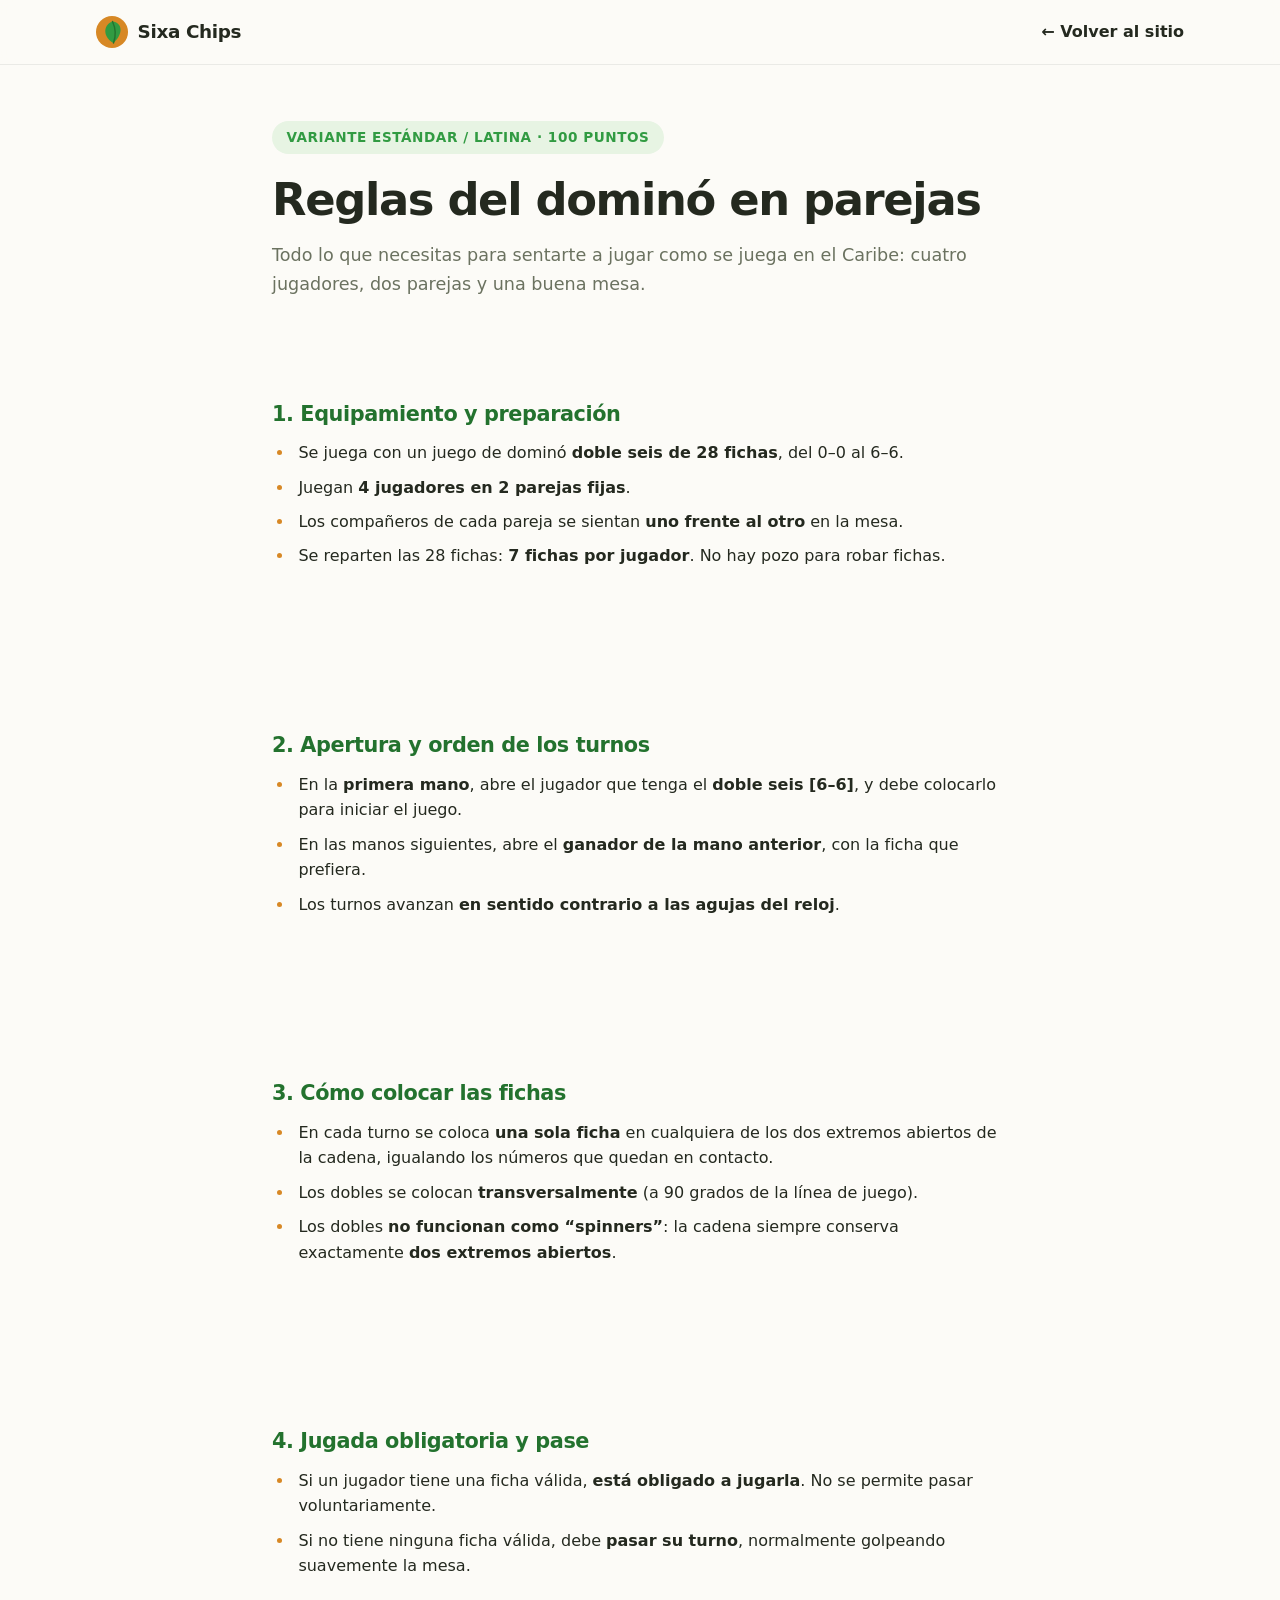
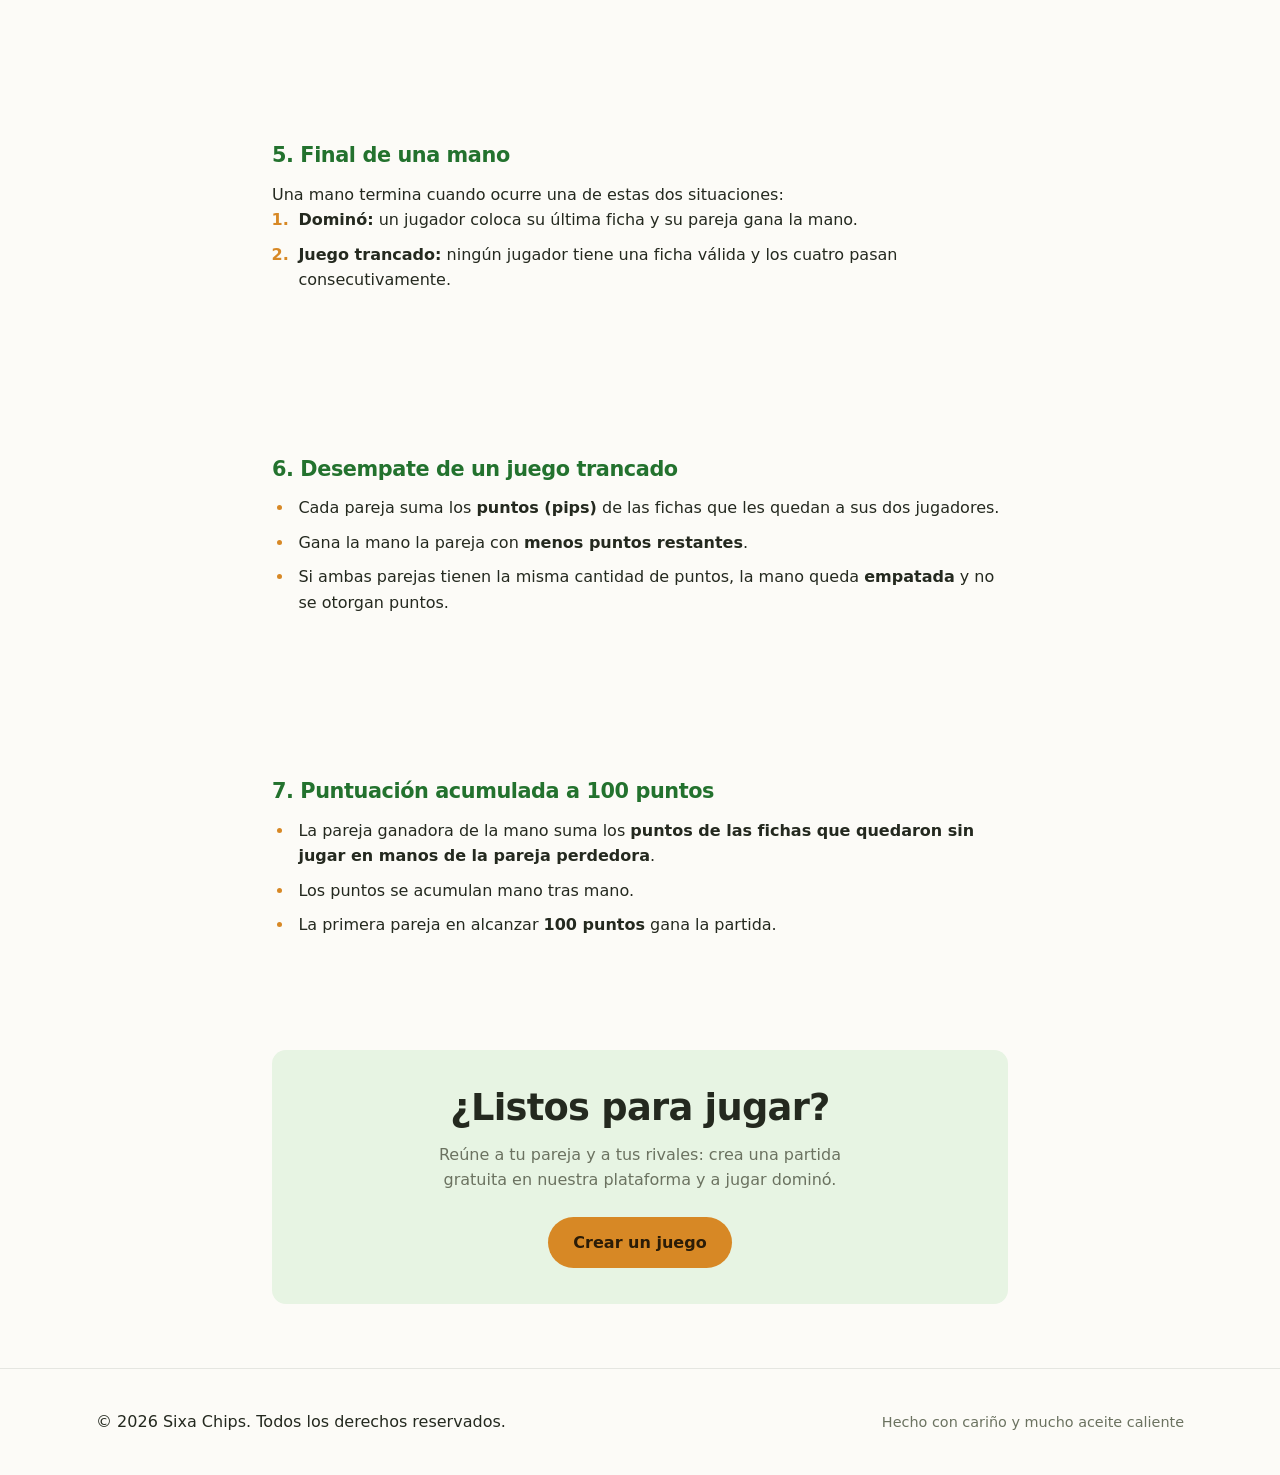
==== domino.html @ f8c3d0ed "feat: add domino rules page and link it from the banner Add domino.html with the partnership domino " ====
<!DOCTYPE html>
<html lang="es">
<head>
  <meta charset="UTF-8">
  <meta name="viewport" content="width=device-width, initial-scale=1.0">
  <title>Reglas del dominó en parejas — Sixa Chips</title>
  <meta name="description" content="Aprende las reglas del dominó en parejas, variante estándar/latina con puntuación a 100 puntos, y crea tu partida gratis en la plataforma de Sixa Chips.">
  <meta name="author" content="Sixa Chips">
  <link rel="canonical" href="https://sixachips.github.io/domino.html">

  <!-- Open Graph -->
  <meta property="og:type" content="article">
  <meta property="og:url" content="https://sixachips.github.io/domino.html">
  <meta property="og:title" content="Reglas del dominó en parejas — Sixa Chips">
  <meta property="og:description" content="Variante estándar/latina a 100 puntos: equipamiento, turnos, juego trancado y puntuación. Aprende y juega gratis.">
  <meta property="og:locale" content="es_ES">
  <meta property="og:site_name" content="Sixa Chips">

  <!-- Twitter -->
  <meta name="twitter:card" content="summary">

  <!-- Favicon e iconos -->
  <link rel="icon" href="assets/favicon.svg" type="image/svg+xml">
  <link rel="manifest" href="site.webmanifest">
  <meta name="theme-color" content="#d78825">

  <!-- Estilos -->
  <link rel="stylesheet" href="css/styles.css">

  <!-- JS con defer: no bloquea el render -->
  <script src="js/main.js" defer></script>
</head>
<body>
  <a class="skip-link" href="#main">Saltar al contenido principal</a>

  <header class="site-header">
    <div class="container header-inner">
      <a class="brand" href="index.html" aria-label="Sixa Chips, ir al inicio">
        <svg class="brand-icon" viewBox="0 0 32 32" width="32" height="32" aria-hidden="true">
          <circle cx="16" cy="16" r="16" fill="#d78825"/>
          <path d="M16.5 5.5 C 26 6.5, 28 17, 17.5 27 C 7.5 22, 6 9.5, 16.5 5.5 Z" fill="#319b42"/>
          <path d="M16.5 5.5 C 20 13, 20 20, 17.5 27" stroke="#23722e" stroke-width="1.4" fill="none" stroke-linecap="round"/>
        </svg>
        <span class="brand-name">Sixa&nbsp;Chips</span>
      </a>

      <nav class="site-nav site-nav--single" aria-label="Navegación principal">
        <ul>
          <li><a href="index.html">← Volver al sitio</a></li>
        </ul>
      </nav>
    </div>
  </header>

  <main id="main">
    <article class="rules container">
      <header class="rules-header">
        <p class="hero-kicker">Variante estándar / latina · 100 puntos</p>
        <h1>Reglas del dominó en parejas</h1>
        <p class="rules-lead">
          Todo lo que necesitas para sentarte a jugar como se juega en el
          Caribe: cuatro jugadores, dos parejas y una buena mesa.
        </p>
      </header>

      <section class="rules-section" aria-labelledby="equipo">
        <h2 id="equipo">1. Equipamiento y preparación</h2>
        <ul class="rules-list">
          <li>Se juega con un juego de dominó <strong>doble seis de 28 fichas</strong>, del 0–0 al 6–6.</li>
          <li>Juegan <strong>4 jugadores en 2 parejas fijas</strong>.</li>
          <li>Los compañeros de cada pareja se sientan <strong>uno frente al otro</strong> en la mesa.</li>
          <li>Se reparten las 28 fichas: <strong>7 fichas por jugador</strong>. No hay pozo para robar fichas.</li>
        </ul>
      </section>

      <section class="rules-section" aria-labelledby="apertura">
        <h2 id="apertura">2. Apertura y orden de los turnos</h2>
        <ul class="rules-list">
          <li>En la <strong>primera mano</strong>, abre el jugador que tenga el <strong>doble seis [6–6]</strong>, y debe colocarlo para iniciar el juego.</li>
          <li>En las manos siguientes, abre el <strong>ganador de la mano anterior</strong>, con la ficha que prefiera.</li>
          <li>Los turnos avanzan <strong>en sentido contrario a las agujas del reloj</strong>.</li>
        </ul>
      </section>

      <section class="rules-section" aria-labelledby="jugada">
        <h2 id="jugada">3. Cómo colocar las fichas</h2>
        <ul class="rules-list">
          <li>En cada turno se coloca <strong>una sola ficha</strong> en cualquiera de los dos extremos abiertos de la cadena, igualando los números que quedan en contacto.</li>
          <li>Los dobles se colocan <strong>transversalmente</strong> (a 90 grados de la línea de juego).</li>
          <li>Los dobles <strong>no funcionan como “spinners”</strong>: la cadena siempre conserva exactamente <strong>dos extremos abiertos</strong>.</li>
        </ul>
      </section>

      <section class="rules-section" aria-labelledby="pase">
        <h2 id="pase">4. Jugada obligatoria y pase</h2>
        <ul class="rules-list">
          <li>Si un jugador tiene una ficha válida, <strong>está obligado a jugarla</strong>. No se permite pasar voluntariamente.</li>
          <li>Si no tiene ninguna ficha válida, debe <strong>pasar su turno</strong>, normalmente golpeando suavemente la mesa.</li>
        </ul>
      </section>

      <section class="rules-section" aria-labelledby="fin">
        <h2 id="fin">5. Final de una mano</h2>
        <p>Una mano termina cuando ocurre una de estas dos situaciones:</p>
        <ol class="rules-list">
          <li><strong>Dominó:</strong> un jugador coloca su última ficha y su pareja gana la mano.</li>
          <li><strong>Juego trancado:</strong> ningún jugador tiene una ficha válida y los cuatro pasan consecutivamente.</li>
        </ol>
      </section>

      <section class="rules-section" aria-labelledby="trancado">
        <h2 id="trancado">6. Desempate de un juego trancado</h2>
        <ul class="rules-list">
          <li>Cada pareja suma los <strong>puntos (pips)</strong> de las fichas que les quedan a sus dos jugadores.</li>
          <li>Gana la mano la pareja con <strong>menos puntos restantes</strong>.</li>
          <li>Si ambas parejas tienen la misma cantidad de puntos, la mano queda <strong>empatada</strong> y no se otorgan puntos.</li>
        </ul>
      </section>

      <section class="rules-section" aria-labelledby="puntuacion">
        <h2 id="puntuacion">7. Puntuación acumulada a 100 puntos</h2>
        <ul class="rules-list">
          <li>La pareja ganadora de la mano suma los <strong>puntos de las fichas que quedaron sin jugar en manos de la pareja perdedora</strong>.</li>
          <li>Los puntos se acumulan mano tras mano.</li>
          <li>La primera pareja en alcanzar <strong>100 puntos</strong> gana la partida.</li>
        </ul>
      </section>

      <section class="rules-cta" aria-label="Crear una partida">
        <h2>¿Listos para jugar?</h2>
        <p>
          Reúne a tu pareja y a tus rivales: crea una partida gratuita en
          nuestra plataforma y a jugar dominó.
        </p>
        <a class="btn btn-primary" href="https://domino.sixachips.com" rel="noopener">
          Crear un juego
        </a>
      </section>
    </article>
  </main>

  <footer class="site-footer">
    <div class="container footer-inner">
      <p>© <span id="year">2026</span> Sixa Chips. Todos los derechos reservados.</p>
      <p class="footer-note">Hecho con cariño y mucho aceite caliente</p>
    </div>
  </footer>
</body>
</html>
---- css/styles.css ----
/* ==========================================================================
   Sixa Chips — hoja de estilos principal
   Mobile-first, custom properties, sin frameworks.
   ========================================================================== */

/* 1. Custom properties (tema y tokens de diseño) */
:root {
  /* Paleta de marca SixaChips (derivada del empaque real) */
  --color-bg: #fcfbf7;
  --color-surface: #ffffff;
  --color-text: #24291f;
  --color-muted: #6b7260;
  --color-primary: #d78825;        /* naranja oficial SixaChips */
  --color-primary-dark: #b26a10;
  --color-accent: #319b42;         /* verde oficial SixaChips */
  --color-accent-dark: #23722e;
  --color-accent-light: #e7f4e3;
  --color-olive: #b4a91f;          /* empaque fruta de pan */
  --radius: 14px;
  --shadow: 0 8px 24px rgb(36 41 31 / 0.08);
  --font-body: system-ui, -apple-system, "Segoe UI", Roboto, sans-serif;
  --wrap: 68rem;
}

/* 2. Reset ligero */
*,
*::before,
*::after { box-sizing: border-box; }

* { margin: 0; }

html { scroll-behavior: smooth; }
@media (prefers-reduced-motion: reduce) {
  html { scroll-behavior: auto; }
  *,
  *::before,
  *::after {
    animation-duration: 0.01ms !important;
    transition-duration: 0.01ms !important;
  }
}

body {
  font-family: var(--font-body);
  color: var(--color-text);
  background: var(--color-bg);
  line-height: 1.6;
  -webkit-font-smoothing: antialiased;
}

img, svg { display: block; max-width: 100%; }

ul { padding: 0; list-style: none; }

a { color: inherit; }

/* 3. Utilidades */
.container {
  width: min(100% - 2.5rem, var(--wrap));
  margin-inline: auto;
}

.sr-only {
  position: absolute;
  width: 1px;
  height: 1px;
  padding: 0;
  margin: -1px;
  overflow: hidden;
  clip: rect(0 0 0 0);
  white-space: nowrap;
  border: 0;
}

.skip-link {
  position: absolute;
  top: -100%;
  left: 0.75rem;
  z-index: 100;
  padding: 0.5rem 1rem;
  background: var(--color-text);
  color: #fff;
  border-radius: 0 0 var(--radius) var(--radius);
  text-decoration: none;
}
.skip-link:focus { top: 0; }

/* 4. Header */
.site-header {
  position: sticky;
  top: 0;
  z-index: 10;
  background: rgb(252 251 247 / 0.9);
  backdrop-filter: blur(8px);
  border-bottom: 1px solid rgb(36 41 31 / 0.08);
}

.header-inner {
  display: flex;
  align-items: center;
  justify-content: space-between;
  gap: 1rem;
  min-height: 4rem;
}

.brand {
  display: flex;
  align-items: center;
  gap: 0.6rem;
  font-weight: 800;
  font-size: 1.15rem;
  text-decoration: none;
  letter-spacing: -0.02em;
}

/* Navegación (menu hamburguesa en móvil) */
.site-nav ul {
  display: flex;
  gap: 1.5rem;
}

.site-nav a {
  text-decoration: none;
  font-weight: 600;
  padding: 0.5rem 0;
  border-bottom: 2px solid transparent;
}
.site-nav a:hover,
.site-nav a:focus-visible {
  border-bottom-color: var(--color-primary);
}

.nav-toggle {
  display: grid;
  place-content: center;
  width: 2.75rem;
  height: 2.75rem;
  padding: 0;
  border: 1px solid rgb(36 41 31 / 0.15);
  border-radius: var(--radius);
  background: var(--color-surface);
  cursor: pointer;
}

.nav-toggle-bar,
.nav-toggle-bar::before,
.nav-toggle-bar::after {
  grid-area: 1 / 1;
  width: 1.3rem;
  height: 2px;
  background: var(--color-text);
  border-radius: 2px;
  transition: transform 0.2s;
}
.nav-toggle-bar::before,
.nav-toggle-bar::after {
  content: "";
}
.nav-toggle-bar::before { transform: translateY(-6px); }
.nav-toggle-bar::after  { transform: translateY(6px); }

.nav-toggle[aria-expanded="true"] .nav-toggle-bar { transform: rotate(45deg); }
.nav-toggle[aria-expanded="true"] .nav-toggle-bar::before { transform: rotate(90deg); }
.nav-toggle[aria-expanded="true"] .nav-toggle-bar::after { opacity: 0; }

@media (max-width: 44rem) {
  .nav-toggle { display: grid; }

  .site-nav {
    position: absolute;
    top: 100%;
    left: 0;
    right: 0;
    display: none;
    background: var(--color-surface);
    border-bottom: 1px solid rgb(36 41 31 / 0.1);
    box-shadow: var(--shadow);
  }
  .site-nav.is-open { display: block; }

  .site-nav ul {
    flex-direction: column;
    gap: 0;
    padding: 0.5rem 1.25rem 1rem;
  }
  .site-nav a { display: block; padding: 0.75rem 0; }
}

@media (min-width: 44.01rem) {
  .nav-toggle { display: none; }
}

/* 5. Hero */
.hero {
  padding: 5.5rem 0 4.5rem;
  text-align: center;
  background:
    radial-gradient(ellipse 80% 60% at 50% -10%, rgb(215 136 37 / 0.18), transparent);
}

.hero-kicker {
  display: inline-block;
  padding: 0.35rem 0.9rem;
  border-radius: 999px;
  background: var(--color-accent-light);
  color: var(--color-accent);
  font-weight: 700;
  font-size: 0.85rem;
  letter-spacing: 0.04em;
  text-transform: uppercase;
  margin-bottom: 1.25rem;
}

.hero h1 {
  font-size: clamp(2.4rem, 6vw, 4rem);
  line-height: 1.1;
  letter-spacing: -0.03em;
  max-width: 22ch;
  margin-inline: auto;
}

.hero h1 em {
  font-style: normal;
  color: var(--color-primary-dark);
}

.hero-lead {
  max-width: 42ch;
  margin: 1.25rem auto 2rem;
  color: var(--color-muted);
  font-size: 1.1rem;
}

.hero-actions {
  display: flex;
  flex-wrap: wrap;
  gap: 0.85rem;
  justify-content: center;
}

/* Chips decorativas flotando */
.hero-chips {
  display: flex;
  justify-content: center;
  gap: 2rem;
  margin-top: 3rem;
}
.hero-chips li span {
  display: block;
  width: clamp(2.5rem, 6vw, 4rem);
  aspect-ratio: 1;
  border-radius: 45% 55% 52% 48% / 48% 46% 54% 52%;
  background: radial-gradient(circle at 30% 25%, #e9a54b, #d78825 60%, #a35f0e);
  box-shadow: var(--shadow), inset -4px -6px 0 rgb(163 95 14 / 0.35);
  animation: bob 4s ease-in-out infinite;
}
.hero-chips li:nth-child(2) span { animation-delay: 0.6s; background: radial-gradient(circle at 30% 25%, #ccc46a, #b4a91f 60%, #7a7113); }
.hero-chips li:nth-child(3) span { animation-delay: 1.2s; background: radial-gradient(circle at 30% 25%, #4faf5c, #319b42 60%, #23722e); animation-name: bob; animation-fill-mode: both; }

@keyframes bob {
  0%, 100% { transform: translateY(0) rotate(-4deg); }
  50%      { transform: translateY(-10px) rotate(5deg); }
}

/* 6. Botones */
.btn {
  display: inline-block;
  padding: 0.8rem 1.6rem;
  border-radius: 999px;
  font-weight: 700;
  text-decoration: none;
  transition: transform 0.15s, box-shadow 0.15s;
}
.btn:hover,
.btn:focus-visible {
  transform: translateY(-2px);
  box-shadow: var(--shadow);
}
.btn-primary {
  background: var(--color-primary);
  color: #2b1c07;
}
.btn-ghost {
  border: 2px solid var(--color-text);
  color: var(--color-text);
  background: transparent;
}
.btn-ghost:hover,
.btn-ghost:focus-visible {
  background: var(--color-text);
  color: #fff;
}

/* 7. Secciones genéricas */
section { padding: 4rem 0; }

.section-lead {
  color: var(--color-muted);
  margin-top: 0.5rem;
  margin-bottom: 2.25rem;
}

h2 {
  font-size: clamp(1.7rem, 4vw, 2.3rem);
  letter-spacing: -0.02em;
  line-height: 1.2;
}

/* 8. Products */
#productos h2 { margin-top: 0; }

.products-grid {
  display: grid;
  gap: 1.5rem;
  grid-template-columns: repeat(auto-fit, minmax(min(100%, 17rem), 1fr));
}

.card {
  display: flex;
  flex-direction: column;
  background: var(--color-surface);
  border-radius: var(--radius);
  box-shadow: var(--shadow);
  overflow: hidden;
  transition: transform 0.2s;
}
.card:hover { transform: translateY(-4px); }

.card-top {
  display: grid;
  place-items: center;
  padding: 2.25rem 0;
  font-size: 3rem;
}
.card-top--banana { background: linear-gradient(135deg, #4faf5c, #319b42); }
.card-top--panapen { background: linear-gradient(135deg, #ccc46a, #b4a91f); }
.card-top--mix { background: linear-gradient(135deg, #e9a54b, #d78825); }

.card-body {
  display: flex;
  flex-direction: column;
  gap: 0.65rem;
  padding: 1.4rem 1.5rem 1.6rem;
  flex: 1;
}

.card h3 { font-size: 1.2rem; }

.card p { color: var(--color-muted); font-size: 0.95rem; }

.card-tag {
  margin-top: auto;
  padding-top: 0.5rem;
  font-weight: 700;
  font-size: 0.8rem;
  color: var(--color-accent);
  text-transform: uppercase;
  letter-spacing: 0.05em;
}

/* 8b. Banner de domino */
.domino-banner {
  background: linear-gradient(160deg, var(--color-accent), var(--color-accent-dark));
  color: #fff;
  padding: 3rem 0;
}

.domino-inner {
  display: flex;
  flex-wrap: wrap;
  align-items: center;
  gap: 2rem;
  justify-content: center;
}

.domino-tiles {
  display: flex;
  gap: 0.9rem;
}

.tile {
  display: inline-block;
  width: clamp(2.2rem, 5vw, 2.9rem);
  aspect-ratio: 5 / 10;
  border-radius: 0.6rem;
  background:
    radial-gradient(circle, #24291f 21%, transparent 22%) 25% 22% / 34% 17% no-repeat border-box,
    radial-gradient(circle, #24291f 21%, transparent 22%) 75% 38% / 34% 17% no-repeat,
    radial-gradient(circle, #24291f 21%, transparent 22%) 45% 78% / 34% 17% no-repeat,
    linear-gradient(to bottom, #fffdf6 0 47.5%, #24291f 47.5% 52.5%, #fffdf6 52.5% 100%);
  box-shadow: 0 6px 18px rgb(0 0 0 / 0.25);
  transform: rotate(-6deg);
}
.tile--b { transform: rotate(5deg); }

.domino-text {
  max-width: 46ch;
}

.domino-text h2 {
  color: #fff;
  margin-bottom: 0.5rem;
}

.domino-text p {
  color: rgb(255 255 255 / 0.85);
  margin-bottom: 1.25rem;
}

.btn-domino {
  background: var(--color-primary);
  color: #2b1c07;
}

/* 9. Nosotros */
.section-about {
  background: var(--color-text);
  color: #f3f7ee;
}

.section-about h2 { color: var(--color-primary); }

.section-about p {
  max-width: 60ch;
  margin-top: 1rem;
  color: rgb(243 247 238 / 0.8);
}

.about-list {
  display: grid;
  gap: 0.6rem;
  margin-top: 1.75rem;
}

.about-list li::before { content: "✔ "; color: var(--color-primary); font-weight: 700; }

/* 10. Contacto */
.section-contact { text-align: center; }

.contact-actions {
  display: flex;
  flex-wrap: wrap;
  gap: 0.85rem;
  justify-content: center;
  margin-top: 1.75rem;
}

.contact-note {
  margin-top: 1.5rem;
  font-size: 0.8rem;
  color: var(--color-muted);
}

/* 11. Footer */
.site-footer {
  padding: 2.5rem 0;
  border-top: 1px solid rgb(36 41 31 / 0.1);
  text-align: center;
}

.footer-note { color: var(--color-muted); font-size: 0.9rem; margin-top: 0.5rem; }

/* 12. Página de reglas (domino.html) */
.rules {
  max-width: 46rem;
  padding-top: 3.5rem;
  padding-bottom: 4rem;
}

.rules-header {
  margin-bottom: 2.5rem;
}

.rules-header h1 {
  font-size: clamp(2rem, 5vw, 2.8rem);
  letter-spacing: -0.03em;
  line-height: 1.15;
}

.rules-lead {
  margin-top: 1rem;
  color: var(--color-muted);
  font-size: 1.1rem;
}

.rules-section {
  margin-top: 2.25rem;
}

.rules-section h2 {
  font-size: 1.3rem;
  margin-bottom: 0.85rem;
  color: var(--color-accent-dark);
}

.rules-list {
  display: grid;
  gap: 0.55rem;
  padding-left: 1.4rem;
  list-style: disc;
}

ol.rules-list { list-style: decimal; }

.rules-list li::marker { color: var(--color-primary); font-weight: 700; }

.rules-list li { padding-left: 0.25rem; }

.rules-cta {
  margin-top: 3rem;
  padding: 2.25rem 1.75rem;
  background: var(--color-accent-light);
  border-radius: var(--radius);
  text-align: center;
}

.rules-cta p {
  max-width: 40ch;
  margin: 0.75rem auto 1.5rem;
  color: var(--color-muted);
}

/* La página de reglas no usa menú hamburguesa: mostrar el enlace siempre */
@media (max-width: 44rem) {
  .site-nav--single {
    display: block;
    position: static;
    background: transparent;
    border: 0;
    box-shadow: none;
  }
  .site-nav--single ul { padding: 0; }
}

/* 13. Breakpoints para grids mayores */
@media (min-width: 50rem) {
  .about-list { grid-template-columns: repeat(3, auto); justify-content: start; }
  .footer-inner {
    display: flex;
    justify-content: space-between;
    align-items: center;
  }
  .footer-note { margin-top: 0; }
}
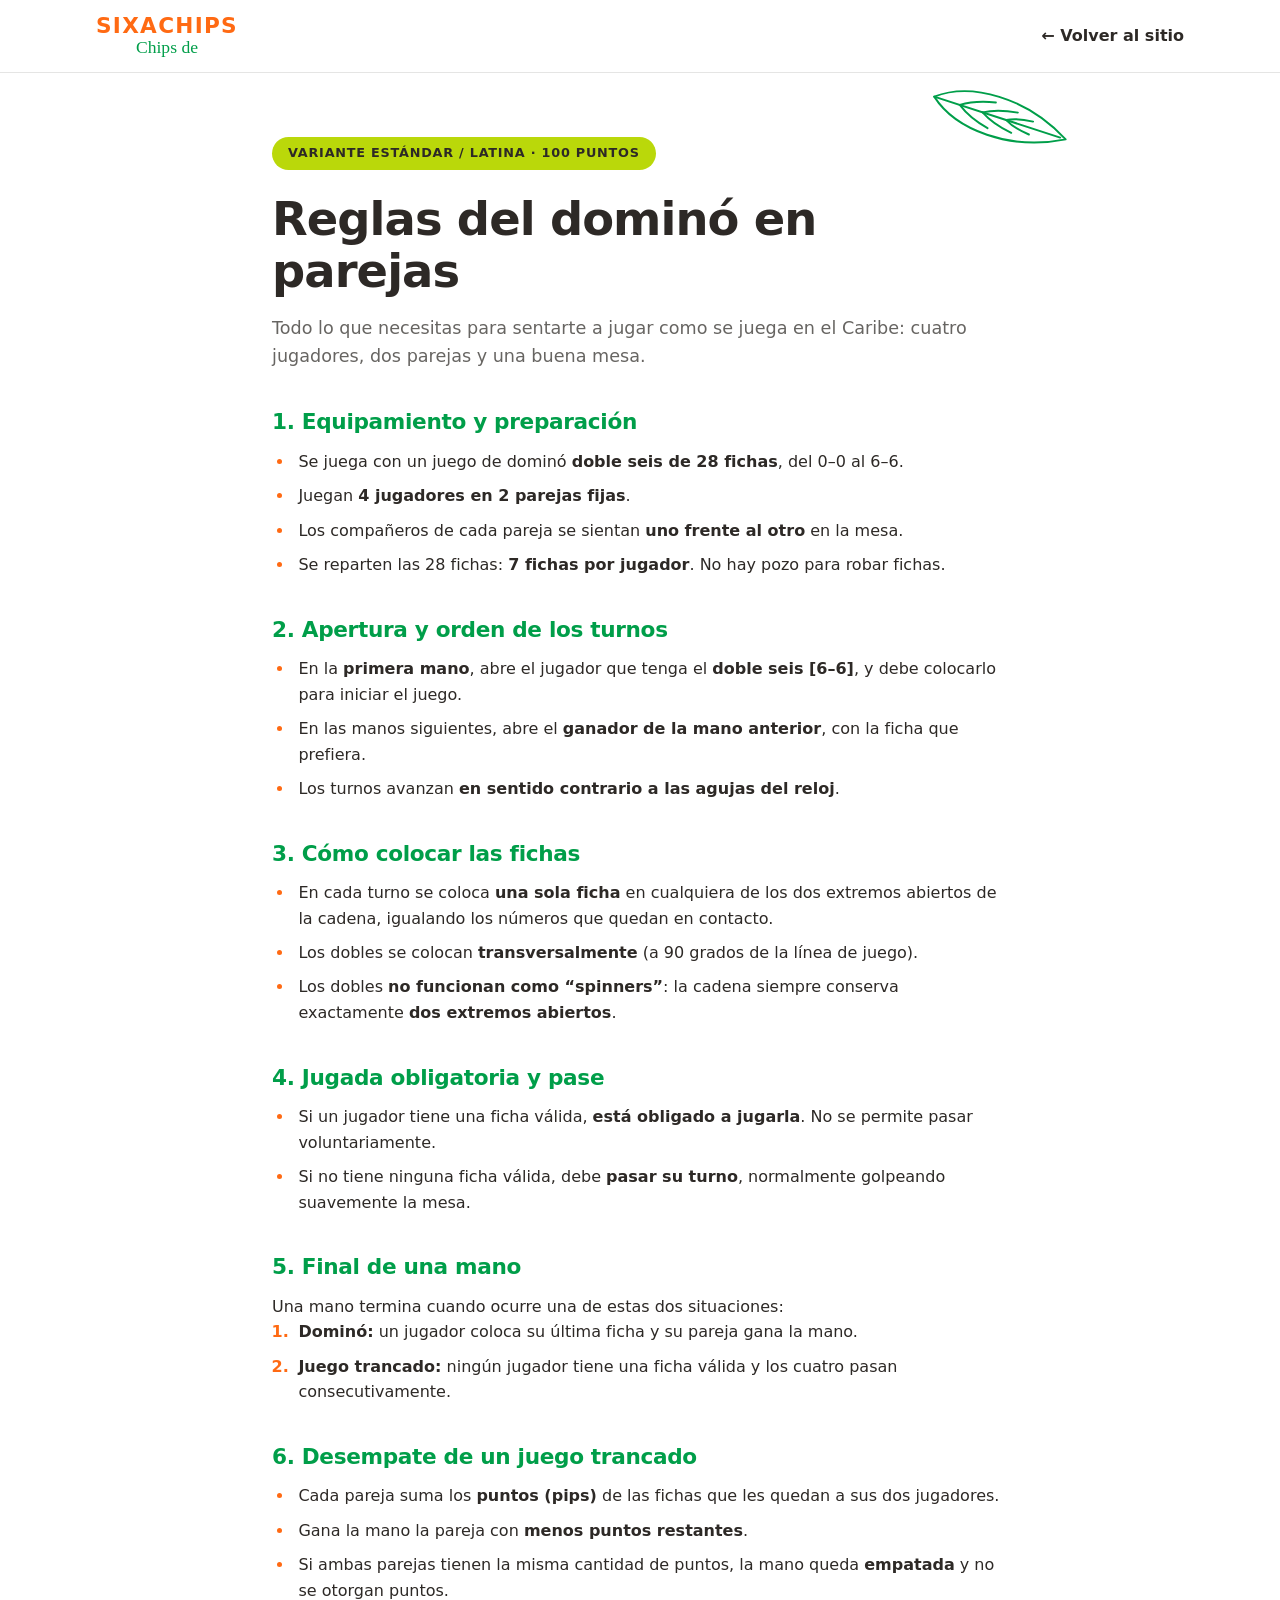
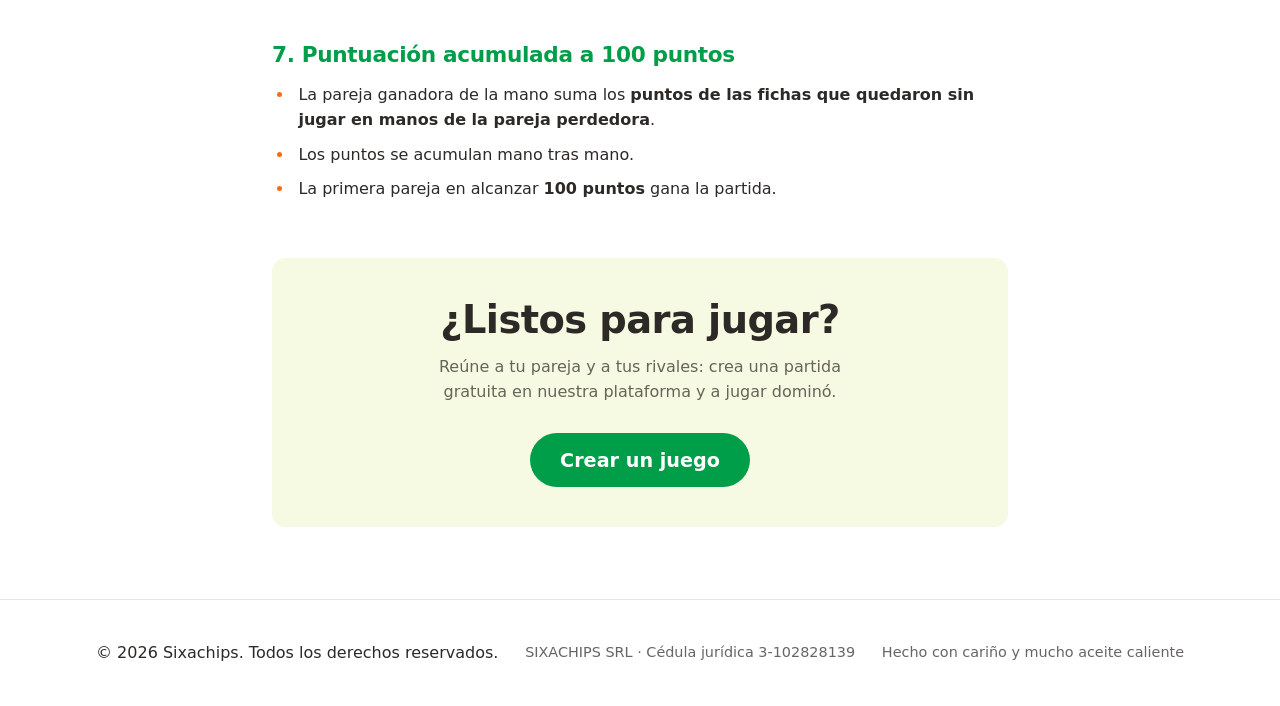
==== commit 5a3937c8: "feat: refactor site to follow the Sixachips brand book - Apply official PANTONE palette (355 C, 382 " ====
--- a/domino.html
+++ b/domino.html
@@ -3,18 +3,18 @@
 <head>
   <meta charset="UTF-8">
   <meta name="viewport" content="width=device-width, initial-scale=1.0">
-  <title>Reglas del dominó en parejas — Sixa Chips</title>
-  <meta name="description" content="Aprende las reglas del dominó en parejas, variante estándar/latina con puntuación a 100 puntos, y crea tu partida gratis en la plataforma de Sixa Chips.">
-  <meta name="author" content="Sixa Chips">
+  <title>Reglas del dominó en parejas — Sixachips</title>
+  <meta name="description" content="Aprende las reglas del dominó en parejas, variante estándar/latina con puntuación a 100 puntos, y crea tu partida gratis en la plataforma de Sixachips.">
+  <meta name="author" content="Sixachips">
   <link rel="canonical" href="https://sixachips.github.io/domino.html">
 
   <!-- Open Graph -->
   <meta property="og:type" content="article">
   <meta property="og:url" content="https://sixachips.github.io/domino.html">
-  <meta property="og:title" content="Reglas del dominó en parejas — Sixa Chips">
+  <meta property="og:title" content="Reglas del dominó en parejas — Sixachips">
   <meta property="og:description" content="Variante estándar/latina a 100 puntos: equipamiento, turnos, juego trancado y puntuación. Aprende y juega gratis.">
-  <meta property="og:locale" content="es_ES">
-  <meta property="og:site_name" content="Sixa Chips">
+  <meta property="og:locale" content="es_CR">
+  <meta property="og:site_name" content="Sixachips">
 
   <!-- Twitter -->
   <meta name="twitter:card" content="summary">
@@ -22,7 +22,7 @@
   <!-- Favicon e iconos -->
   <link rel="icon" href="assets/favicon.svg" type="image/svg+xml">
   <link rel="manifest" href="site.webmanifest">
-  <meta name="theme-color" content="#d78825">
+  <meta name="theme-color" content="#ffffff">
 
   <!-- Estilos -->
   <link rel="stylesheet" href="css/styles.css">
@@ -35,13 +35,9 @@
 
   <header class="site-header">
     <div class="container header-inner">
-      <a class="brand" href="index.html" aria-label="Sixa Chips, ir al inicio">
-        <svg class="brand-icon" viewBox="0 0 32 32" width="32" height="32" aria-hidden="true">
-          <circle cx="16" cy="16" r="16" fill="#d78825"/>
-          <path d="M16.5 5.5 C 26 6.5, 28 17, 17.5 27 C 7.5 22, 6 9.5, 16.5 5.5 Z" fill="#319b42"/>
-          <path d="M16.5 5.5 C 20 13, 20 20, 17.5 27" stroke="#23722e" stroke-width="1.4" fill="none" stroke-linecap="round"/>
-        </svg>
-        <span class="brand-name">Sixa&nbsp;Chips</span>
+      <a class="brand" href="index.html" aria-label="Sixachips, ir al inicio">
+        <span class="brand-main">Sixachips</span>
+        <span class="brand-script">Chips de</span>
       </a>
 
       <nav class="site-nav site-nav--single" aria-label="Navegación principal">
@@ -55,6 +51,7 @@
   <main id="main">
     <article class="rules container">
       <header class="rules-header">
+        <span class="leaf leaf--green leaf--rules" aria-hidden="true"></span>
         <p class="hero-kicker">Variante estándar / latina · 100 puntos</p>
         <h1>Reglas del dominó en parejas</h1>
         <p class="rules-lead">
@@ -132,7 +129,7 @@
           Reúne a tu pareja y a tus rivales: crea una partida gratuita en
           nuestra plataforma y a jugar dominó.
         </p>
-        <a class="btn btn-primary" href="https://domino.sixachips.com" rel="noopener">
+        <a class="btn btn-explore" href="https://domino.sixachips.com" rel="noopener">
           Crear un juego
         </a>
       </section>
@@ -141,7 +138,8 @@
 
   <footer class="site-footer">
     <div class="container footer-inner">
-      <p>© <span id="year">2026</span> Sixa Chips. Todos los derechos reservados.</p>
+      <p>© <span id="year">2026</span> Sixachips. Todos los derechos reservados.</p>
+      <p class="footer-legal">SIXACHIPS SRL · Cédula jurídica 3-102828139</p>
       <p class="footer-note">Hecho con cariño y mucho aceite caliente</p>
     </div>
   </footer>
--- a/css/styles.css
+++ b/css/styles.css
@@ -1,24 +1,29 @@
 /* ==========================================================================
-   Sixa Chips — hoja de estilos principal
+   Sixachips — hoja de estilos principal
    Mobile-first, custom properties, sin frameworks.
+   Tokens según el Brand Book (paleta PANTONE, HEX) y el motivo de la hoja.
    ========================================================================== */
 
 /* 1. Custom properties (tema y tokens de diseño) */
 :root {
-  /* Paleta de marca SixaChips (derivada del empaque real) */
-  --color-bg: #fcfbf7;
-  --color-surface: #ffffff;
-  --color-text: #24291f;
-  --color-muted: #6b7260;
-  --color-primary: #d78825;        /* naranja oficial SixaChips */
-  --color-primary-dark: #b26a10;
-  --color-accent: #319b42;         /* verde oficial SixaChips */
-  --color-accent-dark: #23722e;
-  --color-accent-light: #e7f4e3;
-  --color-olive: #b4a91f;          /* empaque fruta de pan */
+  /* Paleta oficial (Brand Book, sección 4) */
+  --color-green: #009e49;          /* PANTONE 355 C · Verde Hoja */
+  --color-lime: #bad80a;           /* PANTONE 382 C · Verde Limón */
+  --color-orange: #ff6a13;         /* PANTONE 1585 C · Naranja Cálido */
+  --color-black: #2d2926;          /* PANTONE Black C · Negro Neutro */
+  --color-white: #ffffff;          /* PANTONE Bright White · Blanco Base */
+
+  /* Tokens derivados */
+  --color-bg: var(--color-white);
+  --color-surface: var(--color-white);
+  --color-text: var(--color-black);
+  --color-muted: rgb(45 41 38 / 0.72);
+  --color-line: rgb(45 41 38 / 0.12);
+  --color-tint: #f7fae2;           /* Verde Limón al 12 % sobre blanco */
   --radius: 14px;
-  --shadow: 0 8px 24px rgb(36 41 31 / 0.08);
-  --font-body: system-ui, -apple-system, "Segoe UI", Roboto, sans-serif;
+  --shadow: 0 8px 24px rgb(45 41 38 / 0.08);
+  --font-body: "Century Gothic", "Avenir Next", Futura, "Trebuchet MS", system-ui, sans-serif;
+  --font-script: "Brush Script MT", "Segoe Script", "Lucida Handwriting", cursive;
   --wrap: 68rem;
 }
 
@@ -78,21 +83,39 @@
   left: 0.75rem;
   z-index: 100;
   padding: 0.5rem 1rem;
-  background: var(--color-text);
+  background: var(--color-black);
   color: #fff;
   border-radius: 0 0 var(--radius) var(--radius);
   text-decoration: none;
 }
 .skip-link:focus { top: 0; }
+
+/* 3b. Motivo gráfico: la hoja de plátano (Brand Book, sección 3).
+   Se dibuja con una máscara sobre assets/hoja-platano.svg para poder
+   pintarla en cada color de variedad. */
+.leaf {
+  --leaf: var(--color-green);
+  position: absolute;
+  display: block;
+  width: clamp(7rem, 18vw, 13rem);
+  aspect-ratio: 300 / 120;
+  background-color: var(--leaf);
+  -webkit-mask: url("../assets/hoja-platano.svg") center / contain no-repeat;
+  mask: url("../assets/hoja-platano.svg") center / contain no-repeat;
+  pointer-events: none;
+}
+.leaf--green { --leaf: var(--color-green); }
+.leaf--lime { --leaf: var(--color-lime); }
+.leaf--orange { --leaf: var(--color-orange); }
 
 /* 4. Header */
 .site-header {
   position: sticky;
   top: 0;
   z-index: 10;
-  background: rgb(252 251 247 / 0.9);
+  background: rgb(255 255 255 / 0.94);
   backdrop-filter: blur(8px);
-  border-bottom: 1px solid rgb(36 41 31 / 0.08);
+  border-bottom: 1px solid var(--color-line);
 }
 
 .header-inner {
@@ -100,34 +123,49 @@
   align-items: center;
   justify-content: space-between;
   gap: 1rem;
-  min-height: 4rem;
-}
-
+  min-height: 4.5rem;
+}
+
+/* Logotipo: SIXACHIPS en naranja con "Chips de" en script centrado debajo */
 .brand {
-  display: flex;
+  display: inline-flex;
+  flex-direction: column;
   align-items: center;
-  gap: 0.6rem;
-  font-weight: 800;
-  font-size: 1.15rem;
+  line-height: 1;
+  text-align: center;
   text-decoration: none;
-  letter-spacing: -0.02em;
+}
+
+.brand-main {
+  font-weight: 900;
+  font-size: 1.35rem;
+  letter-spacing: 0.06em;
+  text-transform: uppercase;
+  color: var(--color-orange);
+}
+
+.brand-script {
+  margin-top: 0.15rem;
+  font-family: var(--font-script);
+  font-size: 1.1rem;
+  color: var(--color-green);
 }
 
 /* Navegación (menu hamburguesa en móvil) */
 .site-nav ul {
   display: flex;
-  gap: 1.5rem;
+  gap: 1.75rem;
 }
 
 .site-nav a {
   text-decoration: none;
-  font-weight: 600;
+  font-weight: 700;
   padding: 0.5rem 0;
-  border-bottom: 2px solid transparent;
+  border-bottom: 3px solid transparent;
 }
 .site-nav a:hover,
 .site-nav a:focus-visible {
-  border-bottom-color: var(--color-primary);
+  border-bottom-color: var(--color-orange);
 }
 
 .nav-toggle {
@@ -136,7 +174,7 @@
   width: 2.75rem;
   height: 2.75rem;
   padding: 0;
-  border: 1px solid rgb(36 41 31 / 0.15);
+  border: 1px solid var(--color-line);
   border-radius: var(--radius);
   background: var(--color-surface);
   cursor: pointer;
@@ -173,7 +211,7 @@
     right: 0;
     display: none;
     background: var(--color-surface);
-    border-bottom: 1px solid rgb(36 41 31 / 0.1);
+    border-bottom: 1px solid var(--color-line);
     box-shadow: var(--shadow);
   }
   .site-nav.is-open { display: block; }
@@ -190,43 +228,47 @@
   .nav-toggle { display: none; }
 }
 
-/* 5. Hero */
+/* 5. Hero: fondo blanco, márgenes amplios y hoja en las esquinas superiores */
 .hero {
-  padding: 5.5rem 0 4.5rem;
+  position: relative;
+  overflow: hidden;
+  padding: 6rem 0 5rem;
   text-align: center;
-  background:
-    radial-gradient(ellipse 80% 60% at 50% -10%, rgb(215 136 37 / 0.18), transparent);
-}
+}
+
+.leaf--hero-tl { top: 1.5rem; left: -2.5rem; transform: rotate(-24deg); }
+.leaf--hero-tr { top: 1.5rem; right: -2.5rem; transform: rotate(204deg); }
 
 .hero-kicker {
   display: inline-block;
-  padding: 0.35rem 0.9rem;
+  padding: 0.4rem 1rem;
   border-radius: 999px;
-  background: var(--color-accent-light);
-  color: var(--color-accent);
-  font-weight: 700;
-  font-size: 0.85rem;
-  letter-spacing: 0.04em;
+  background: var(--color-lime);
+  color: var(--color-black);
+  font-weight: 800;
+  font-size: 0.8rem;
+  letter-spacing: 0.06em;
   text-transform: uppercase;
-  margin-bottom: 1.25rem;
+  margin-bottom: 1.5rem;
 }
 
 .hero h1 {
   font-size: clamp(2.4rem, 6vw, 4rem);
-  line-height: 1.1;
-  letter-spacing: -0.03em;
+  font-weight: 900;
+  line-height: 1.08;
+  letter-spacing: -0.02em;
   max-width: 22ch;
   margin-inline: auto;
 }
 
 .hero h1 em {
   font-style: normal;
-  color: var(--color-primary-dark);
+  color: var(--color-orange);
 }
 
 .hero-lead {
   max-width: 42ch;
-  margin: 1.25rem auto 2rem;
+  margin: 1.25rem auto 2.25rem;
   color: var(--color-muted);
   font-size: 1.1rem;
 }
@@ -238,75 +280,97 @@
   justify-content: center;
 }
 
-/* Chips decorativas flotando */
-.hero-chips {
-  display: flex;
+.seals {
+  display: flex;
+  flex-wrap: wrap;
+  gap: 0.6rem;
   justify-content: center;
-  gap: 2rem;
   margin-top: 3rem;
 }
-.hero-chips li span {
-  display: block;
-  width: clamp(2.5rem, 6vw, 4rem);
-  aspect-ratio: 1;
-  border-radius: 45% 55% 52% 48% / 48% 46% 54% 52%;
-  background: radial-gradient(circle at 30% 25%, #e9a54b, #d78825 60%, #a35f0e);
-  box-shadow: var(--shadow), inset -4px -6px 0 rgb(163 95 14 / 0.35);
-  animation: bob 4s ease-in-out infinite;
-}
-.hero-chips li:nth-child(2) span { animation-delay: 0.6s; background: radial-gradient(circle at 30% 25%, #ccc46a, #b4a91f 60%, #7a7113); }
-.hero-chips li:nth-child(3) span { animation-delay: 1.2s; background: radial-gradient(circle at 30% 25%, #4faf5c, #319b42 60%, #23722e); animation-name: bob; animation-fill-mode: both; }
-
-@keyframes bob {
-  0%, 100% { transform: translateY(0) rotate(-4deg); }
-  50%      { transform: translateY(-10px) rotate(5deg); }
-}
-
-/* 6. Botones */
+.seals li {
+  display: inline-flex;
+  align-items: center;
+  gap: 0.5rem;
+  padding: 0.45rem 0.95rem;
+  border: 1px solid var(--color-line);
+  border-radius: 999px;
+  font-size: 0.9rem;
+  font-weight: 700;
+}
+.seals li::before {
+  content: "";
+  width: 0.5rem;
+  height: 0.5rem;
+  border-radius: 50%;
+  background: var(--color-green);
+}
+
+/* 6. Botones: naranja para compras, verde para exploración (Brand Book, sección 7) */
 .btn {
-  display: inline-block;
-  padding: 0.8rem 1.6rem;
+  display: inline-flex;
+  align-items: center;
+  justify-content: center;
+  min-height: 3.25rem;
+  padding: 0.85rem 1.75rem;
+  border: 2px solid transparent;
   border-radius: 999px;
-  font-weight: 700;
+  font-weight: 800;
+  font-size: 1.2rem;
+  line-height: 1.2;
   text-decoration: none;
-  transition: transform 0.15s, box-shadow 0.15s;
+  transition: transform 0.15s, box-shadow 0.15s, background-color 0.15s, color 0.15s;
 }
 .btn:hover,
 .btn:focus-visible {
   transform: translateY(-2px);
   box-shadow: var(--shadow);
 }
+.btn:focus-visible {
+  outline: 3px solid var(--color-black);
+  outline-offset: 3px;
+}
+
+/* Compra: Naranja Cálido con texto Negro Neutro (contraste ≈ 6.5:1) */
 .btn-primary {
-  background: var(--color-primary);
-  color: #2b1c07;
-}
-.btn-ghost {
-  border: 2px solid var(--color-text);
-  color: var(--color-text);
+  background: var(--color-orange);
+  color: var(--color-black);
+}
+
+/* Exploración: Verde Hoja con texto blanco en tamaño grande (≥ 3:1) */
+.btn-explore {
+  background: var(--color-green);
+  color: var(--color-white);
+}
+
+/* Secundario neutro */
+.btn-outline {
+  border-color: var(--color-black);
+  color: var(--color-black);
   background: transparent;
 }
-.btn-ghost:hover,
-.btn-ghost:focus-visible {
-  background: var(--color-text);
-  color: #fff;
+.btn-outline:hover,
+.btn-outline:focus-visible {
+  background: var(--color-black);
+  color: var(--color-white);
 }
 
 /* 7. Secciones genéricas */
-section { padding: 4rem 0; }
+section { padding: clamp(3.5rem, 8vw, 6rem) 0; }
 
 .section-lead {
   color: var(--color-muted);
   margin-top: 0.5rem;
-  margin-bottom: 2.25rem;
+  margin-bottom: 2.5rem;
 }
 
 h2 {
-  font-size: clamp(1.7rem, 4vw, 2.3rem);
-  letter-spacing: -0.02em;
-  line-height: 1.2;
-}
-
-/* 8. Products */
+  font-size: clamp(1.7rem, 4vw, 2.4rem);
+  font-weight: 900;
+  letter-spacing: -0.015em;
+  line-height: 1.15;
+}
+
+/* 8. Products: tarjetas tipo empaque (franja blanca central flanqueada por hojas) */
 #productos h2 { margin-top: 0; }
 
 .products-grid {
@@ -319,6 +383,7 @@
   display: flex;
   flex-direction: column;
   background: var(--color-surface);
+  border: 1px solid var(--color-line);
   border-radius: var(--radius);
   box-shadow: var(--shadow);
   overflow: hidden;
@@ -326,15 +391,49 @@
 }
 .card:hover { transform: translateY(-4px); }
 
-.card-top {
+.pack {
+  position: relative;
   display: grid;
-  place-items: center;
-  padding: 2.25rem 0;
-  font-size: 3rem;
-}
-.card-top--banana { background: linear-gradient(135deg, #4faf5c, #319b42); }
-.card-top--panapen { background: linear-gradient(135deg, #ccc46a, #b4a91f); }
-.card-top--mix { background: linear-gradient(135deg, #e9a54b, #d78825); }
+  justify-items: center;
+  align-content: center;
+  gap: 0.2rem;
+  min-height: 10.5rem;
+  padding: 2rem 4rem;
+  overflow: hidden;
+  text-align: center;
+  border-bottom: 1px solid var(--color-line);
+}
+
+.pack-brand {
+  font-weight: 900;
+  font-size: 1rem;
+  letter-spacing: 0.08em;
+  line-height: 1;
+  color: var(--color-orange);
+}
+
+.pack-script {
+  font-family: var(--font-script);
+  font-size: 1rem;
+  line-height: 1.2;
+  color: var(--color-green);
+}
+
+.pack-variety {
+  font-weight: 900;
+  font-size: 1.15rem;
+  line-height: 1.1;
+  letter-spacing: 0.02em;
+  text-transform: uppercase;
+  color: var(--color-black);
+}
+
+.pack .leaf {
+  width: 6rem;
+  top: 50%;
+}
+.pack .leaf--side-l { left: -0.9rem; transform: translateY(-50%) rotate(-30deg); }
+.pack .leaf--side-r { right: -0.9rem; transform: translateY(-50%) rotate(150deg); }
 
 .card-body {
   display: flex;
@@ -344,32 +443,35 @@
   flex: 1;
 }
 
-.card h3 { font-size: 1.2rem; }
+.card h3 { font-size: 1.25rem; font-weight: 800; }
 
 .card p { color: var(--color-muted); font-size: 0.95rem; }
 
-.card-tag {
+.card .card-tag {
+  align-self: flex-start;
   margin-top: auto;
-  padding-top: 0.5rem;
-  font-weight: 700;
-  font-size: 0.8rem;
-  color: var(--color-accent);
+  padding: 0.35rem 0.8rem;
+  border-radius: 999px;
+  background: var(--color-lime);
+  color: var(--color-black);
+  font-weight: 800;
+  font-size: 0.75rem;
+  letter-spacing: 0.05em;
   text-transform: uppercase;
-  letter-spacing: 0.05em;
-}
-
-/* 8b. Banner de domino */
+}
+
+/* 8b. Banner de dominó (plataforma gratuita) */
 .domino-banner {
-  background: linear-gradient(160deg, var(--color-accent), var(--color-accent-dark));
-  color: #fff;
-  padding: 3rem 0;
+  background: var(--color-white);
+  border-top: 1px solid var(--color-line);
+  padding: clamp(3.5rem, 8vw, 5rem) 0;
 }
 
 .domino-inner {
   display: flex;
   flex-wrap: wrap;
   align-items: center;
-  gap: 2rem;
+  gap: 2.5rem;
   justify-content: center;
 }
 
@@ -382,13 +484,14 @@
   display: inline-block;
   width: clamp(2.2rem, 5vw, 2.9rem);
   aspect-ratio: 5 / 10;
+  border: 1px solid var(--color-line);
   border-radius: 0.6rem;
   background:
-    radial-gradient(circle, #24291f 21%, transparent 22%) 25% 22% / 34% 17% no-repeat border-box,
-    radial-gradient(circle, #24291f 21%, transparent 22%) 75% 38% / 34% 17% no-repeat,
-    radial-gradient(circle, #24291f 21%, transparent 22%) 45% 78% / 34% 17% no-repeat,
-    linear-gradient(to bottom, #fffdf6 0 47.5%, #24291f 47.5% 52.5%, #fffdf6 52.5% 100%);
-  box-shadow: 0 6px 18px rgb(0 0 0 / 0.25);
+    radial-gradient(circle, var(--color-black) 21%, transparent 22%) 25% 22% / 34% 17% no-repeat border-box,
+    radial-gradient(circle, var(--color-black) 21%, transparent 22%) 75% 38% / 34% 17% no-repeat,
+    radial-gradient(circle, var(--color-black) 21%, transparent 22%) 45% 78% / 34% 17% no-repeat,
+    linear-gradient(to bottom, var(--color-white) 0 47.5%, var(--color-black) 47.5% 52.5%, var(--color-white) 52.5% 100%);
+  box-shadow: var(--shadow);
   transform: rotate(-6deg);
 }
 .tile--b { transform: rotate(5deg); }
@@ -398,83 +501,104 @@
 }
 
 .domino-text h2 {
-  color: #fff;
-  margin-bottom: 0.5rem;
+  margin-bottom: 0.6rem;
 }
 
 .domino-text p {
-  color: rgb(255 255 255 / 0.85);
-  margin-bottom: 1.25rem;
-}
-
-.btn-domino {
-  background: var(--color-primary);
-  color: #2b1c07;
-}
-
-/* 9. Nosotros */
+  color: var(--color-muted);
+  margin-bottom: 1.5rem;
+}
+
+/* 9. Nosotros: fondo tinte verde limón y hoja en la esquina */
 .section-about {
-  background: var(--color-text);
-  color: #f3f7ee;
-}
-
-.section-about h2 { color: var(--color-primary); }
+  position: relative;
+  overflow: hidden;
+  background: var(--color-tint);
+}
+
+.leaf--about { bottom: -1.5rem; right: -3rem; transform: rotate(-20deg); }
+
+.section-about h2 { color: var(--color-green); }
 
 .section-about p {
+  position: relative;
   max-width: 60ch;
   margin-top: 1rem;
-  color: rgb(243 247 238 / 0.8);
+  color: var(--color-muted);
 }
 
 .about-list {
   display: grid;
-  gap: 0.6rem;
+  gap: 0.7rem;
   margin-top: 1.75rem;
 }
 
-.about-list li::before { content: "✔ "; color: var(--color-primary); font-weight: 700; }
+.about-list li {
+  position: relative;
+  padding-left: 1.6rem;
+  font-weight: 700;
+}
+.about-list li::before {
+  content: "";
+  position: absolute;
+  left: 0;
+  top: 0.45rem;
+  width: 0.7rem;
+  height: 0.7rem;
+  border-radius: 50%;
+  background: var(--color-green);
+}
 
 /* 10. Contacto */
-.section-contact { text-align: center; }
+.section-contact {
+  background: var(--color-tint);
+  text-align: center;
+}
 
 .contact-actions {
   display: flex;
   flex-wrap: wrap;
   gap: 0.85rem;
   justify-content: center;
+  margin-top: 2rem;
+}
+
+.contact-note {
   margin-top: 1.75rem;
-}
-
-.contact-note {
-  margin-top: 1.5rem;
-  font-size: 0.8rem;
+  font-size: 0.85rem;
   color: var(--color-muted);
 }
 
 /* 11. Footer */
 .site-footer {
   padding: 2.5rem 0;
-  border-top: 1px solid rgb(36 41 31 / 0.1);
+  border-top: 1px solid var(--color-line);
   text-align: center;
 }
 
-.footer-note { color: var(--color-muted); font-size: 0.9rem; margin-top: 0.5rem; }
+.footer-legal,
+.footer-note { color: var(--color-muted); font-size: 0.9rem; margin-top: 0.4rem; }
 
 /* 12. Página de reglas (domino.html) */
 .rules {
+  position: relative;
   max-width: 46rem;
-  padding-top: 3.5rem;
-  padding-bottom: 4rem;
+  padding-top: 4rem;
+  padding-bottom: 4.5rem;
 }
 
 .rules-header {
+  position: relative;
   margin-bottom: 2.5rem;
 }
 
+.rules-header .leaf--rules { top: -3rem; right: -4rem; transform: rotate(18deg); width: clamp(6rem, 16vw, 9rem); }
+
 .rules-header h1 {
-  font-size: clamp(2rem, 5vw, 2.8rem);
-  letter-spacing: -0.03em;
-  line-height: 1.15;
+  font-size: clamp(2rem, 5vw, 2.9rem);
+  font-weight: 900;
+  letter-spacing: -0.02em;
+  line-height: 1.12;
 }
 
 .rules-lead {
@@ -484,13 +608,14 @@
 }
 
 .rules-section {
-  margin-top: 2.25rem;
+  margin-top: 2.5rem;
+  padding: 0;
 }
 
 .rules-section h2 {
-  font-size: 1.3rem;
+  font-size: 1.35rem;
   margin-bottom: 0.85rem;
-  color: var(--color-accent-dark);
+  color: var(--color-green);
 }
 
 .rules-list {
@@ -502,21 +627,21 @@
 
 ol.rules-list { list-style: decimal; }
 
-.rules-list li::marker { color: var(--color-primary); font-weight: 700; }
+.rules-list li::marker { color: var(--color-orange); font-weight: 800; }
 
 .rules-list li { padding-left: 0.25rem; }
 
 .rules-cta {
-  margin-top: 3rem;
-  padding: 2.25rem 1.75rem;
-  background: var(--color-accent-light);
+  margin-top: 3.5rem;
+  padding: 2.5rem 1.75rem;
+  background: var(--color-tint);
   border-radius: var(--radius);
   text-align: center;
 }
 
 .rules-cta p {
   max-width: 40ch;
-  margin: 0.75rem auto 1.5rem;
+  margin: 0.75rem auto 1.75rem;
   color: var(--color-muted);
 }
 
@@ -532,13 +657,15 @@
   .site-nav--single ul { padding: 0; }
 }
 
-/* 13. Breakpoints para grids mayores */
+/* 13. Breakpoints para layouts mayores */
 @media (min-width: 50rem) {
-  .about-list { grid-template-columns: repeat(3, auto); justify-content: start; }
+  .about-list { grid-template-columns: repeat(3, auto); justify-content: start; gap: 0.7rem 2rem; }
   .footer-inner {
     display: flex;
     justify-content: space-between;
     align-items: center;
+    gap: 1rem;
   }
+  .footer-legal,
   .footer-note { margin-top: 0; }
 }
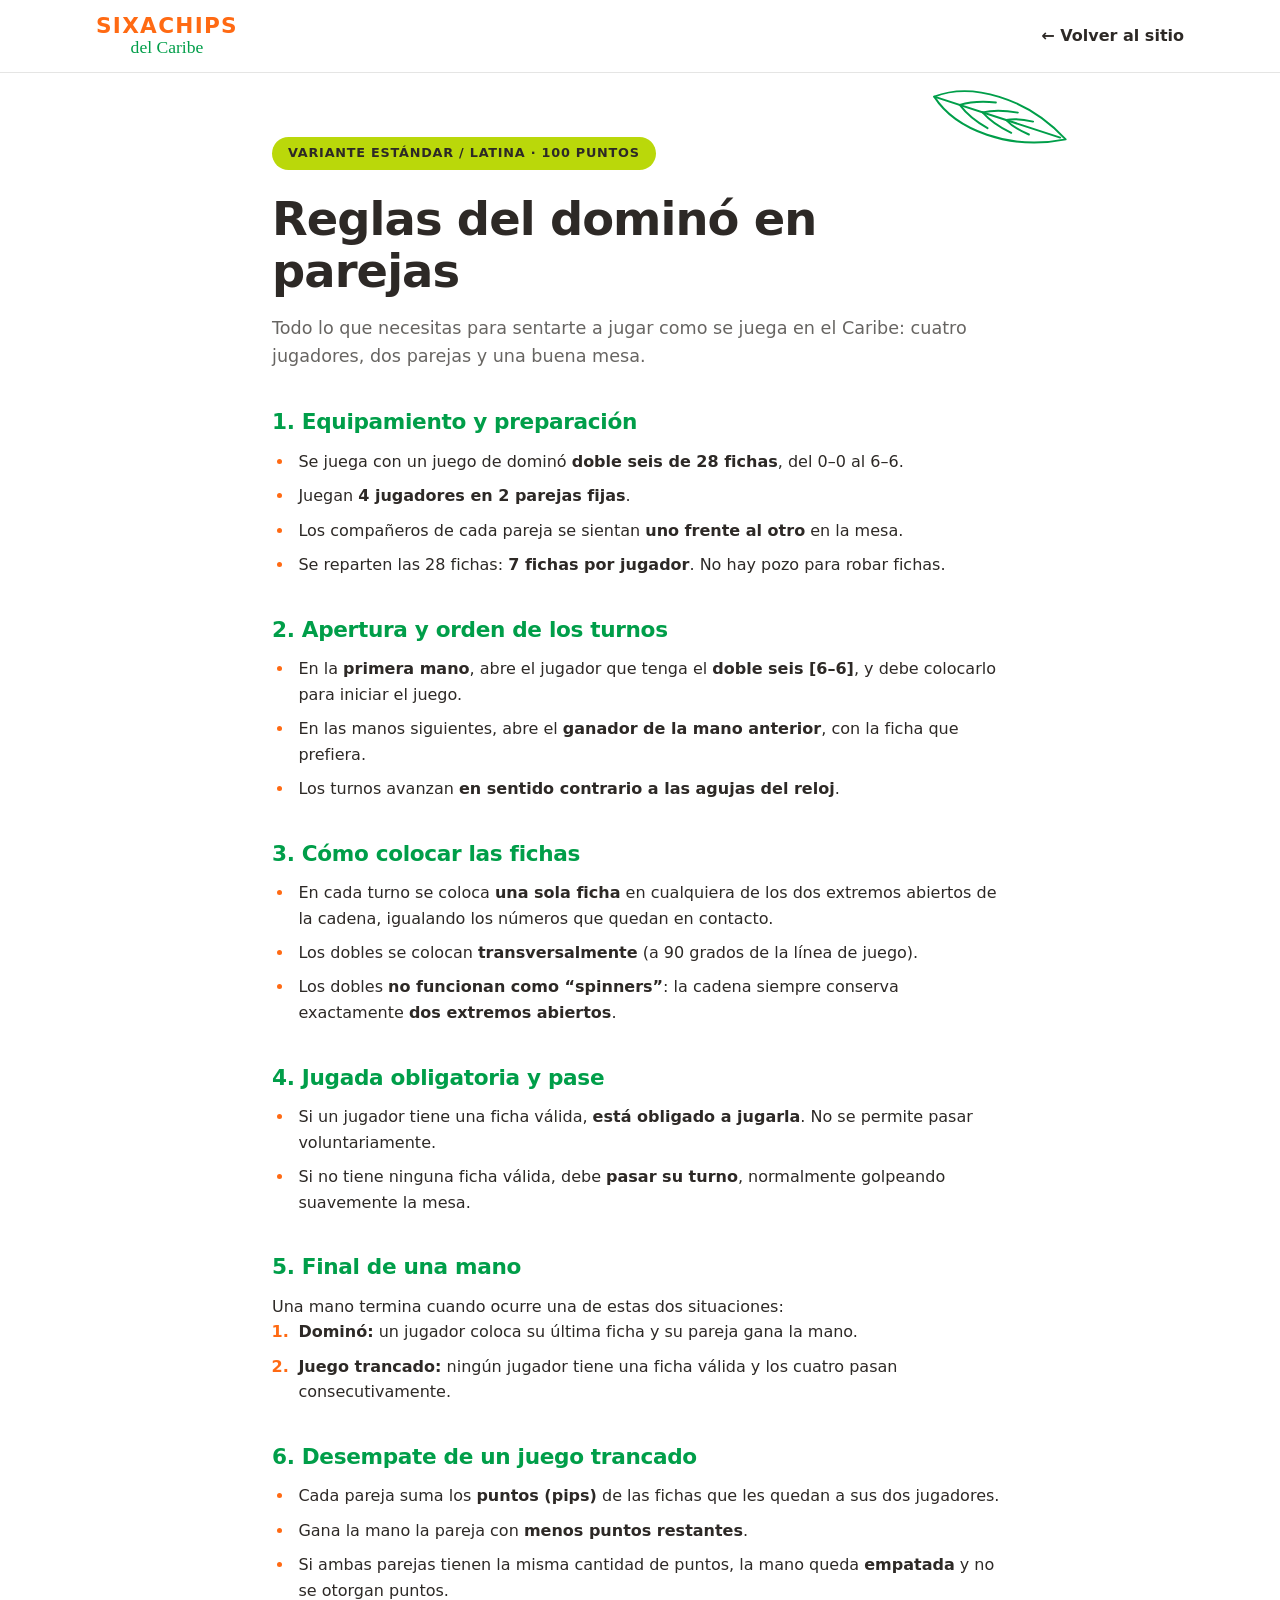
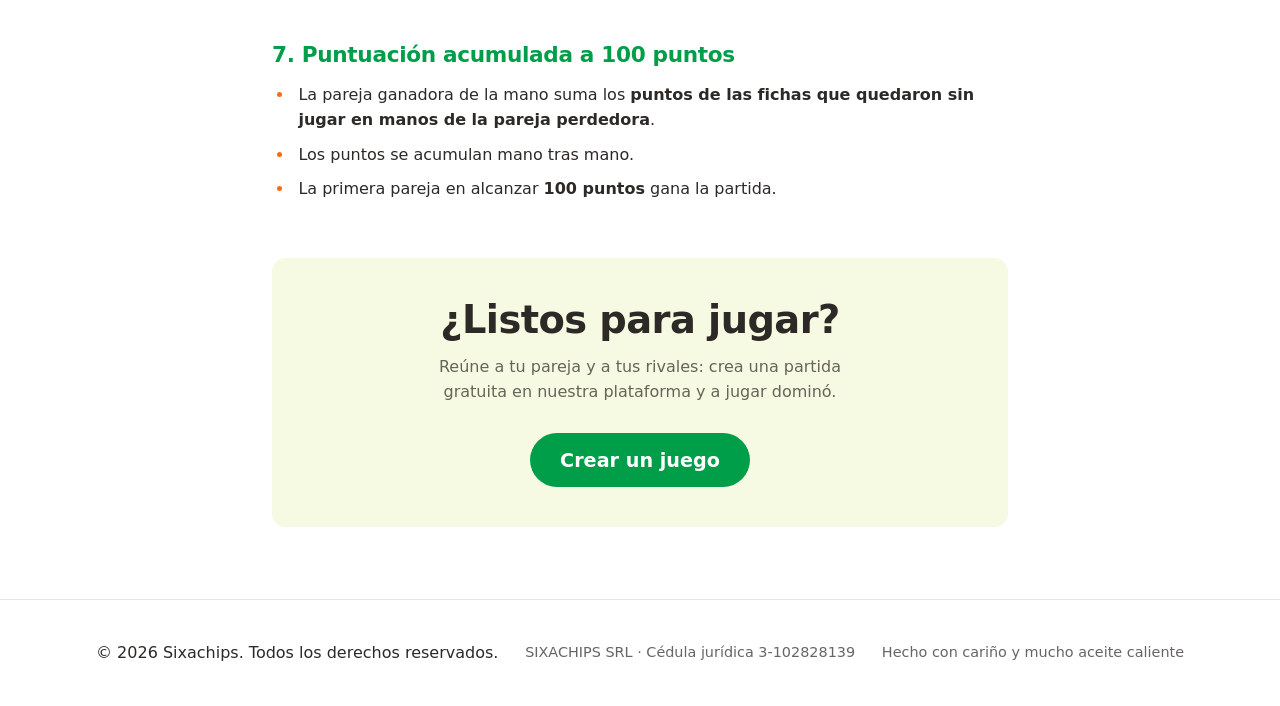
==== commit 7448f944: "fix sixachips name" ====
--- a/domino.html
+++ b/domino.html
@@ -37,7 +37,7 @@
     <div class="container header-inner">
       <a class="brand" href="index.html" aria-label="Sixachips, ir al inicio">
         <span class="brand-main">Sixachips</span>
-        <span class="brand-script">Chips de</span>
+        <span class="brand-script">del Caribe</span>
       </a>
 
       <nav class="site-nav site-nav--single" aria-label="Navegación principal">
